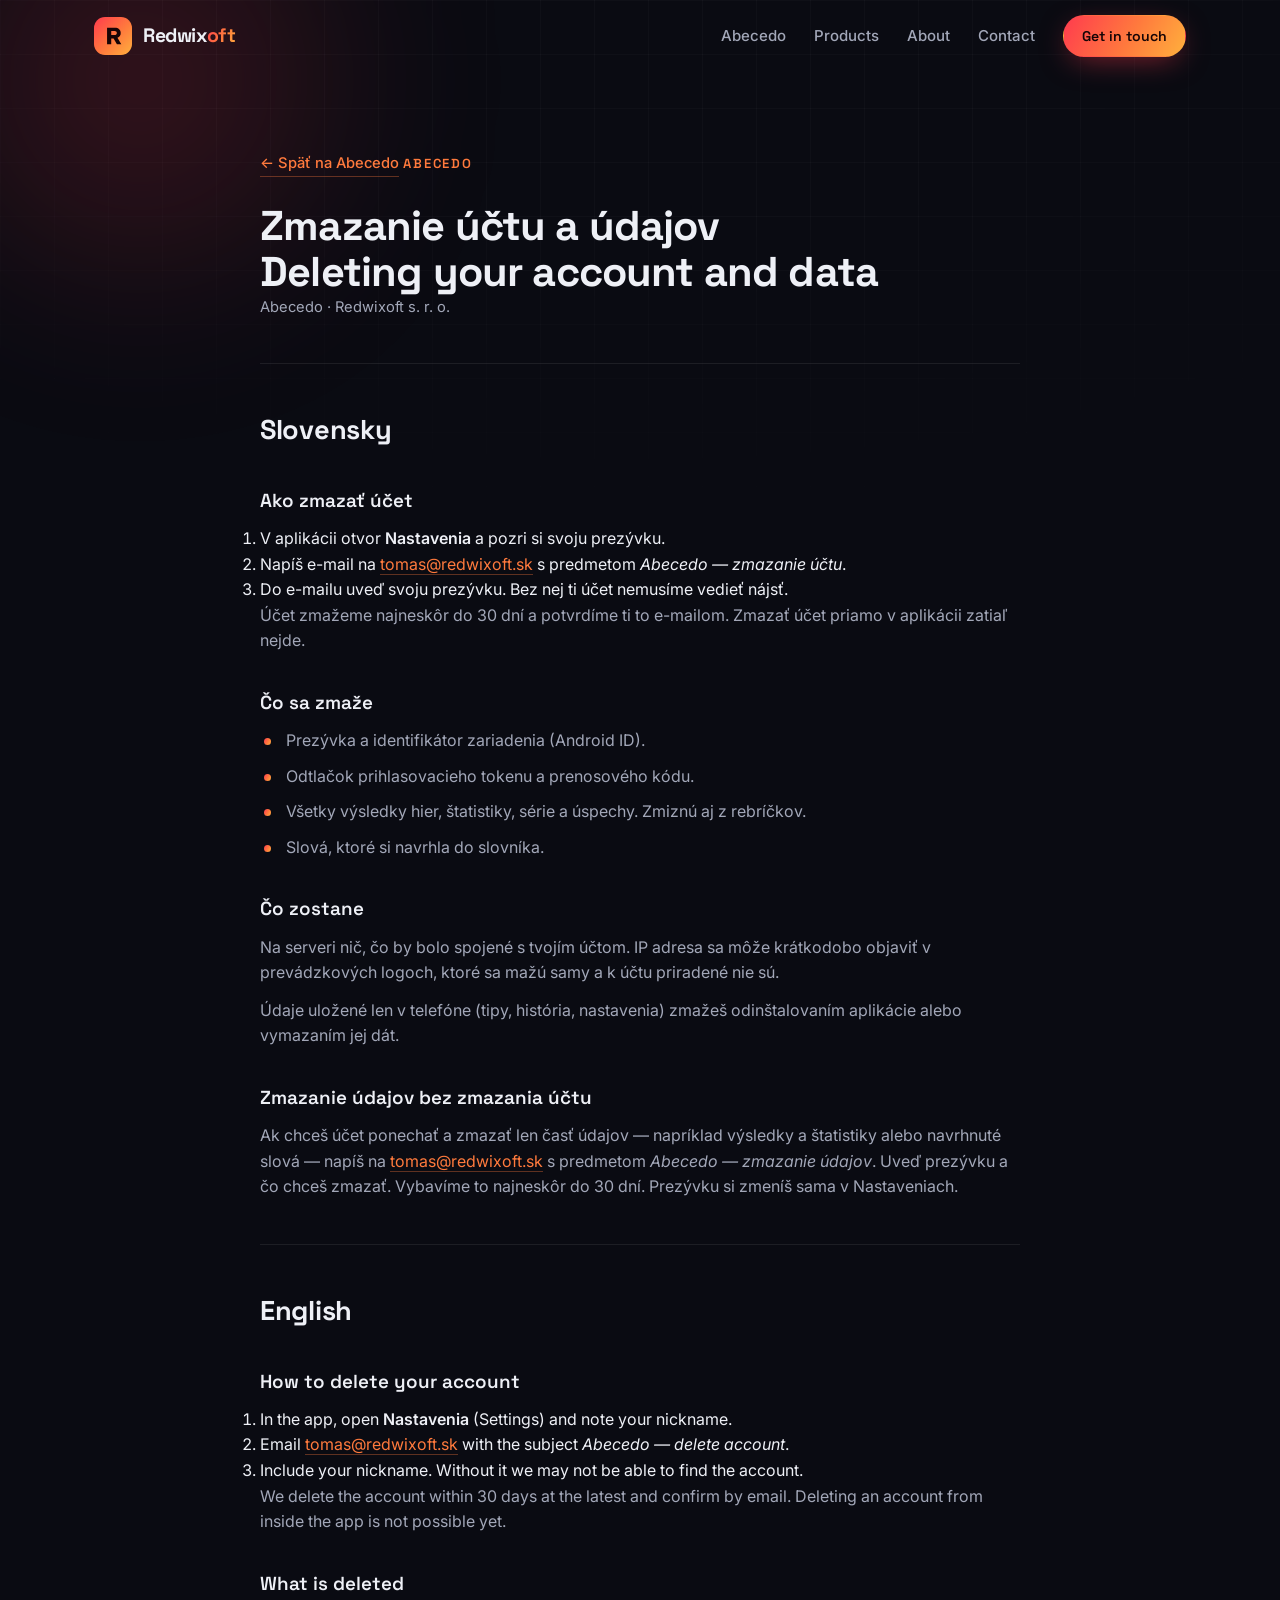
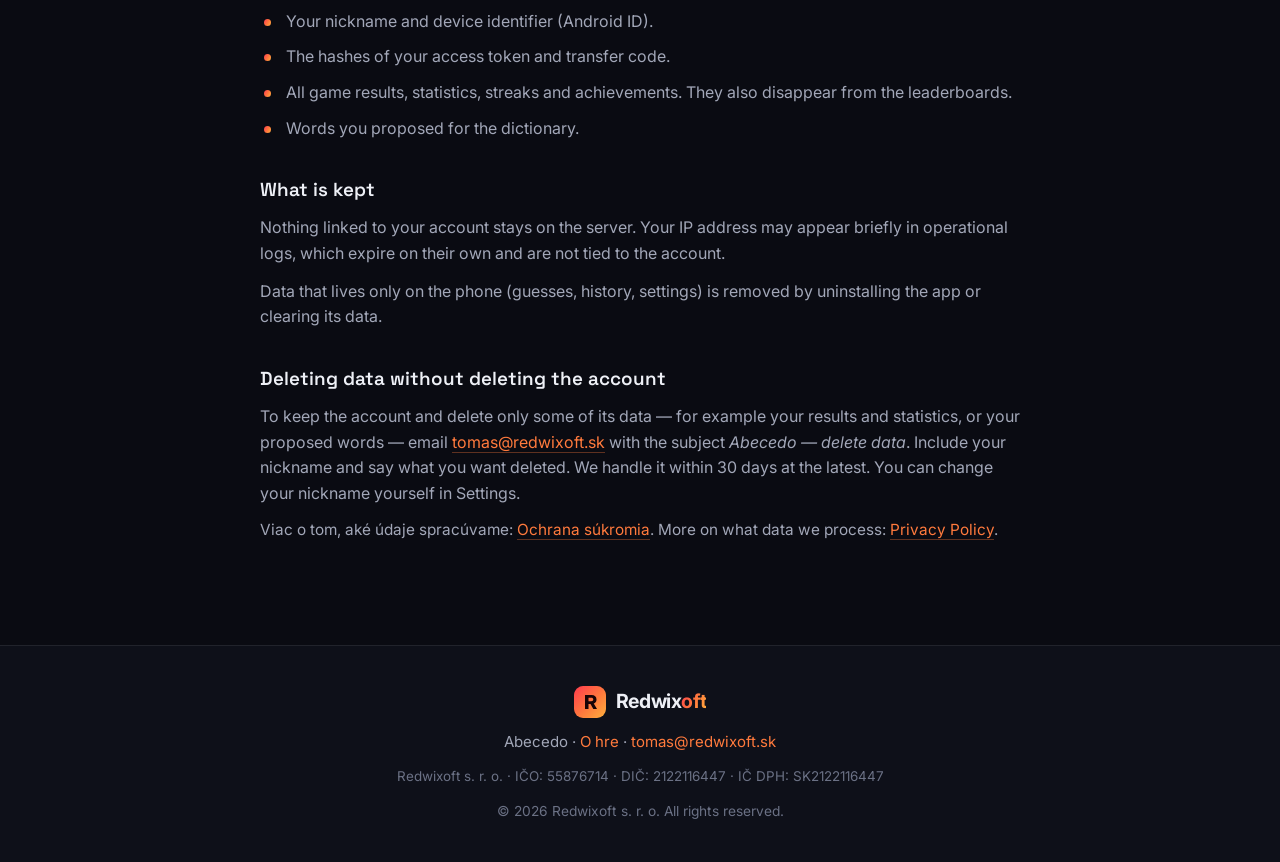
==== abecedo-delete-account.html @ de7e6791 "Add Abecedo pages" ====
<!DOCTYPE html>
<html lang="sk">
<head>
  <meta charset="UTF-8">
  <meta name="viewport" content="width=device-width, initial-scale=1.0">
  <title>Abecedo — Zmazanie účtu / Delete account</title>
  <meta name="description" content="Ako zmazať účet alebo údaje v hre Abecedo. How to delete your Abecedo account or data.">
  <meta name="robots" content="index, follow">
  <link rel="icon" type="image/svg+xml" href="assets/favicon.svg">
  <link rel="preconnect" href="https://fonts.googleapis.com">
  <link rel="preconnect" href="https://fonts.gstatic.com" crossorigin>
  <link href="https://fonts.googleapis.com/css2?family=Space+Grotesk:wght@400;500;600;700&family=Inter:wght@400;500;600&display=swap" rel="stylesheet">
  <link rel="stylesheet" href="styles.css">
  <link rel="stylesheet" href="abecedo.css">
</head>
<body>
  <!-- Background decoration -->
  <div class="bg-grid" aria-hidden="true"></div>
  <div class="bg-glow bg-glow--1" aria-hidden="true"></div>

  <!-- Navigation -->
  <header class="nav" id="nav">
    <div class="container nav__inner">
      <a href="index.html" class="brand" aria-label="Redwixoft home">
        <span class="brand__logo" aria-hidden="true">
          <img src="assets/favicon.svg" alt="" onerror="this.style.display='none';this.parentElement.classList.add('brand__logo--fallback')">
          <span class="brand__logo-fallback">R</span>
        </span>
        <span class="brand__name">Redwix<span class="brand__accent">oft</span></span>
      </a>

      <nav class="nav__links" aria-label="Primary">
        <a href="abecedo.html">Abecedo</a>
        <a href="index.html#products">Products</a>
        <a href="index.html#about">About</a>
        <a href="index.html#contact">Contact</a>
      </nav>

      <a href="index.html#contact" class="btn btn--sm nav__cta">Get in touch</a>

      <button class="nav__toggle" id="navToggle" aria-label="Toggle menu" aria-expanded="false">
        <span></span><span></span><span></span>
      </button>
    </div>
    <nav class="nav__mobile" id="navMobile" aria-label="Mobile">
      <a href="abecedo.html">Abecedo</a>
      <a href="index.html#products">Products</a>
      <a href="index.html#about">About</a>
      <a href="index.html#contact">Contact</a>
    </nav>
  </header>

  <main>
    <section class="legal">
      <div class="container">
        <article class="legal__doc">
          <a href="abecedo.html" class="backlink">← Späť na Abecedo</a>

          <span class="eyebrow">Abecedo</span>
          <h1 class="section__title">Zmazanie účtu a údajov<br>Deleting your account and data</h1>
          <p class="legal__meta">Abecedo · Redwixoft s.&nbsp;r.&nbsp;o.</p>

          <hr>

          <!-- ============ SLOVENSKY ============ -->
          <h2>Slovensky</h2>

          <h3 id="ucet">Ako zmazať účet</h3>
          <ol>
            <li>V aplikácii otvor <strong>Nastavenia</strong> a pozri si svoju prezývku.</li>
            <li>Napíš e-mail na <a href="mailto:tomas@redwixoft.sk?subject=Abecedo%20%E2%80%94%20zmazanie%20%C3%BA%C4%8Dtu">tomas@redwixoft.sk</a>
              s predmetom <em>Abecedo — zmazanie účtu</em>.</li>
            <li>Do e-mailu uveď svoju prezývku. Bez nej ti účet nemusíme vedieť nájsť.</li>
          </ol>
          <p>
            Účet zmažeme najneskôr do 30 dní a potvrdíme ti to e-mailom. Zmazať účet priamo
            v aplikácii zatiaľ nejde.
          </p>

          <h3>Čo sa zmaže</h3>
          <ul>
            <li>Prezývka a identifikátor zariadenia (Android ID).</li>
            <li>Odtlačok prihlasovacieho tokenu a prenosového kódu.</li>
            <li>Všetky výsledky hier, štatistiky, série a úspechy. Zmiznú aj z rebríčkov.</li>
            <li>Slová, ktoré si navrhla do slovníka.</li>
          </ul>

          <h3>Čo zostane</h3>
          <p>
            Na serveri nič, čo by bolo spojené s tvojím účtom. IP adresa sa môže krátkodobo
            objaviť v prevádzkových logoch, ktoré sa mažú samy a k účtu priradené nie sú.
          </p>
          <p>
            Údaje uložené len v telefóne (tipy, história, nastavenia) zmažeš odinštalovaním
            aplikácie alebo vymazaním jej dát.
          </p>

          <h3 id="udaje">Zmazanie údajov bez zmazania účtu</h3>
          <p>
            Ak chceš účet ponechať a zmazať len časť údajov — napríklad výsledky a štatistiky alebo
            navrhnuté slová — napíš na <a href="mailto:tomas@redwixoft.sk?subject=Abecedo%20%E2%80%94%20zmazanie%20%C3%BAdajov">tomas@redwixoft.sk</a>
            s predmetom <em>Abecedo — zmazanie údajov</em>. Uveď prezývku a čo chceš zmazať.
            Vybavíme to najneskôr do 30 dní. Prezývku si zmeníš sama v Nastaveniach.
          </p>

          <hr>

          <!-- ============ ENGLISH ============ -->
          <h2>English</h2>

          <h3 id="account">How to delete your account</h3>
          <ol>
            <li>In the app, open <strong>Nastavenia</strong> (Settings) and note your nickname.</li>
            <li>Email <a href="mailto:tomas@redwixoft.sk?subject=Abecedo%20%E2%80%94%20delete%20account">tomas@redwixoft.sk</a>
              with the subject <em>Abecedo — delete account</em>.</li>
            <li>Include your nickname. Without it we may not be able to find the account.</li>
          </ol>
          <p>
            We delete the account within 30 days at the latest and confirm by email. Deleting an
            account from inside the app is not possible yet.
          </p>

          <h3>What is deleted</h3>
          <ul>
            <li>Your nickname and device identifier (Android ID).</li>
            <li>The hashes of your access token and transfer code.</li>
            <li>All game results, statistics, streaks and achievements. They also disappear from the leaderboards.</li>
            <li>Words you proposed for the dictionary.</li>
          </ul>

          <h3>What is kept</h3>
          <p>
            Nothing linked to your account stays on the server. Your IP address may appear briefly
            in operational logs, which expire on their own and are not tied to the account.
          </p>
          <p>
            Data that lives only on the phone (guesses, history, settings) is removed by
            uninstalling the app or clearing its data.
          </p>

          <h3 id="data">Deleting data without deleting the account</h3>
          <p>
            To keep the account and delete only some of its data — for example your results and
            statistics, or your proposed words — email <a href="mailto:tomas@redwixoft.sk?subject=Abecedo%20%E2%80%94%20delete%20data">tomas@redwixoft.sk</a>
            with the subject <em>Abecedo — delete data</em>. Include your nickname and say what you
            want deleted. We handle it within 30 days at the latest. You can change your nickname
            yourself in Settings.
          </p>

          <p class="legal__note">
            Viac o tom, aké údaje spracúvame: <a href="abecedo-privacy.html">Ochrana súkromia</a>.
            <span class="en">More on what data we process: <a href="abecedo-privacy.html">Privacy Policy</a>.</span>
          </p>
        </article>
      </div>
    </section>
  </main>

  <!-- Footer -->
  <footer class="footer">
    <div class="container footer__inner">
      <div class="footer__brand">
        <span class="brand__logo brand__logo--sm" aria-hidden="true">
          <img src="assets/favicon.svg" alt="" onerror="this.style.display='none';this.parentElement.classList.add('brand__logo--fallback')">
          <span class="brand__logo-fallback">R</span>
        </span>
        <span class="brand__name">Redwix<span class="brand__accent">oft</span></span>
      </div>
      <p class="footer__meta">
        Abecedo · <a href="abecedo.html">O hre</a> ·
        <a href="mailto:tomas@redwixoft.sk">tomas@redwixoft.sk</a>
      </p>
      <p class="footer__legal">
        Redwixoft s.&nbsp;r.&nbsp;o. · IČO: 55876714 · DIČ: 2122116447 · IČ DPH: SK2122116447
      </p>
      <p class="footer__copy">© <span id="year"></span> Redwixoft s.&nbsp;r.&nbsp;o. All rights reserved.</p>
    </div>
  </footer>

  <script src="script.js"></script>
</body>
</html>
---- styles.css ----
/* ===== Redwixoft — theme ===== */
:root {
  --bg: #0a0b12;
  --bg-alt: #0e1019;
  --surface: rgba(255, 255, 255, 0.03);
  --surface-2: rgba(255, 255, 255, 0.05);
  --border: rgba(255, 255, 255, 0.08);
  --border-strong: rgba(255, 255, 255, 0.16);
  --text: #eef0f6;
  --muted: #a2a7b8;
  --faint: #6b7185;
  --brand: #ff3b4e;
  --brand-2: #ff7a3d;
  --accent: #5b8cff;
  --grad: linear-gradient(120deg, #ff3b4e 0%, #ff7a3d 55%, #ffb03d 100%);
  --radius: 16px;
  --radius-sm: 12px;
  --maxw: 1140px;
  --ease: cubic-bezier(0.22, 1, 0.36, 1);
}

* { box-sizing: border-box; margin: 0; padding: 0; }

html { scroll-behavior: smooth; }

body {
  font-family: 'Inter', system-ui, -apple-system, sans-serif;
  background: var(--bg);
  color: var(--text);
  line-height: 1.6;
  -webkit-font-smoothing: antialiased;
  overflow-x: hidden;
}

.container { width: 100%; max-width: var(--maxw); margin: 0 auto; padding: 0 24px; }

a { color: inherit; text-decoration: none; }

/* ===== Background decoration ===== */
.bg-grid {
  position: fixed; inset: 0; z-index: -2;
  background-image:
    linear-gradient(rgba(255,255,255,0.025) 1px, transparent 1px),
    linear-gradient(90deg, rgba(255,255,255,0.025) 1px, transparent 1px);
  background-size: 54px 54px;
  mask-image: radial-gradient(ellipse 90% 60% at 50% 0%, #000 40%, transparent 100%);
}
.bg-glow {
  position: fixed; z-index: -1; border-radius: 50%;
  filter: blur(90px); opacity: 0.5; pointer-events: none;
}
.bg-glow--1 { top: -180px; left: -120px; width: 520px; height: 520px;
  background: radial-gradient(circle, rgba(255,59,78,0.5), transparent 70%); }
.bg-glow--2 { top: 320px; right: -160px; width: 480px; height: 480px;
  background: radial-gradient(circle, rgba(91,140,255,0.4), transparent 70%); }

/* ===== Buttons ===== */
.btn {
  display: inline-flex; align-items: center; justify-content: center; gap: 8px;
  font-family: 'Space Grotesk', sans-serif; font-weight: 600; font-size: 0.95rem;
  padding: 12px 22px; border-radius: 999px; cursor: pointer; border: 1px solid transparent; white-space: nowrap;
  background: var(--grad); color: #150406;
  transition: transform 0.25s var(--ease), box-shadow 0.25s var(--ease), opacity 0.2s;
  box-shadow: 0 8px 30px -8px rgba(255,59,78,0.55);
}
.btn:hover { transform: translateY(-2px); box-shadow: 0 14px 40px -10px rgba(255,59,78,0.7); }
.btn--lg { padding: 15px 30px; font-size: 1rem; }
.btn--sm { padding: 9px 18px; font-size: 0.88rem; }
.btn--ghost {
  background: transparent; color: var(--text);
  border: 1px solid var(--border-strong); box-shadow: none;
}
.btn--ghost:hover { background: var(--surface-2); box-shadow: none; }

/* ===== Nav ===== */
.nav {
  position: fixed; top: 0; left: 0; right: 0; z-index: 50;
  transition: background 0.3s, border-color 0.3s, backdrop-filter 0.3s;
  border-bottom: 1px solid transparent;
}
.nav.scrolled {
  background: rgba(10, 11, 18, 0.72);
  backdrop-filter: blur(14px);
  border-bottom-color: var(--border);
}
.nav__inner { display: flex; align-items: center; gap: 24px; height: 72px; }

.brand { display: inline-flex; align-items: center; gap: 11px; font-family: 'Space Grotesk', sans-serif; }
.brand__name { font-weight: 700; font-size: 1.22rem; letter-spacing: -0.02em; }
.brand__accent { background: var(--grad); -webkit-background-clip: text; background-clip: text; color: transparent; }

.brand__logo {
  position: relative; width: 38px; height: 38px; border-radius: 11px;
  display: grid; place-items: center; overflow: hidden;
  background: transparent; border: 0;
}
.brand__logo img { width: 100%; height: 100%; object-fit: contain; }
.brand__logo-fallback {
  position: absolute; inset: 0; display: none; place-items: center;
  font-family: 'Space Grotesk', sans-serif; font-weight: 700; font-size: 1.1rem;
  color: #150406; background: var(--grad);
}
.brand__logo--fallback .brand__logo-fallback { display: grid; }
.brand__logo--sm { width: 32px; height: 32px; border-radius: 9px; }

.nav__links { display: flex; gap: 28px; margin-left: auto; }
.nav__links a { color: var(--muted); font-size: 0.94rem; font-weight: 500; transition: color 0.2s; position: relative; }
.nav__links a:hover { color: var(--text); }
.nav__links a::after {
  content: ''; position: absolute; left: 0; bottom: -6px; width: 0; height: 2px;
  background: var(--grad); border-radius: 2px; transition: width 0.25s var(--ease);
}
.nav__links a:hover::after { width: 100%; }
.nav__cta { margin-left: 4px; }

.nav__toggle { display: none; flex-direction: column; gap: 5px; background: none; border: 0; cursor: pointer; padding: 6px; margin-left: auto; }
.nav__toggle span { width: 24px; height: 2px; background: var(--text); border-radius: 2px; transition: 0.3s var(--ease); }
.nav__toggle[aria-expanded="true"] span:nth-child(1) { transform: translateY(7px) rotate(45deg); }
.nav__toggle[aria-expanded="true"] span:nth-child(2) { opacity: 0; }
.nav__toggle[aria-expanded="true"] span:nth-child(3) { transform: translateY(-7px) rotate(-45deg); }

.nav__mobile {
  display: none; flex-direction: column; gap: 4px;
  background: rgba(10,11,18,0.96); backdrop-filter: blur(14px);
  border-bottom: 1px solid var(--border); padding: 8px 24px 18px;
}
.nav__mobile.open { display: flex; }
.nav__mobile a { padding: 12px 4px; color: var(--muted); font-weight: 500; border-bottom: 1px solid var(--border); }
.nav__mobile a:last-child { border-bottom: 0; }

/* ===== Pills / eyebrows ===== */
.pill {
  display: inline-flex; align-items: center; gap: 8px;
  font-size: 0.82rem; font-weight: 500; color: var(--muted);
  padding: 7px 14px; border-radius: 999px;
  background: var(--surface); border: 1px solid var(--border);
}
.pill__dot { width: 8px; height: 8px; border-radius: 50%; background: var(--brand); box-shadow: 0 0 0 4px rgba(255,59,78,0.18); animation: pulse 2.4s infinite; }
@keyframes pulse { 0%,100% { opacity: 1; } 50% { opacity: 0.4; } }

.eyebrow {
  display: inline-block; font-family: 'Space Grotesk', sans-serif;
  font-size: 0.82rem; font-weight: 600; letter-spacing: 0.14em; text-transform: uppercase;
  color: var(--brand-2); margin-bottom: 14px;
}

.grad-text { background: var(--grad); -webkit-background-clip: text; background-clip: text; color: transparent; }

/* ===== Hero ===== */
.hero { position: relative; padding: 168px 0 90px; }
.hero__inner { display: flex; flex-direction: column; align-items: flex-start; }
.hero__title {
  font-family: 'Space Grotesk', sans-serif; font-weight: 700;
  font-size: clamp(2.4rem, 6vw, 4.4rem); line-height: 1.05; letter-spacing: -0.03em;
  margin: 22px 0 20px;
}
.hero__sub { font-size: clamp(1.02rem, 2vw, 1.2rem); color: var(--muted); max-width: 620px; }
.hero__actions { display: flex; flex-wrap: wrap; gap: 14px; margin: 32px 0 0; }

.tech-row { list-style: none; display: flex; flex-wrap: wrap; gap: 12px; margin-top: 54px; padding-top: 34px; border-top: 1px solid var(--border); width: 100%; }
.tech-row li {
  font-family: 'Space Grotesk', sans-serif; font-size: 0.86rem; font-weight: 500; color: var(--muted);
  padding: 7px 15px; border-radius: 999px; background: var(--surface); border: 1px solid var(--border);
}

/* ===== Sections ===== */
.section { padding: 96px 0; position: relative; }
.section--alt { background: var(--bg-alt); border-top: 1px solid var(--border); border-bottom: 1px solid var(--border); }
.section__head { max-width: 640px; margin-bottom: 52px; }
.section__title { font-family: 'Space Grotesk', sans-serif; font-weight: 700; font-size: clamp(1.8rem, 4vw, 2.6rem); letter-spacing: -0.02em; line-height: 1.12; }
.section__lead { color: var(--muted); margin-top: 16px; font-size: 1.06rem; }

/* ===== Cards ===== */
.cards { display: grid; grid-template-columns: repeat(3, 1fr); gap: 20px; }
.card {
  background: var(--surface); border: 1px solid var(--border); border-radius: var(--radius);
  padding: 30px 26px; transition: transform 0.3s var(--ease), border-color 0.3s, background 0.3s;
  position: relative; overflow: hidden;
}
.card::before {
  content: ''; position: absolute; inset: 0; border-radius: inherit; padding: 1px;
  background: var(--grad); opacity: 0; transition: opacity 0.3s;
  -webkit-mask: linear-gradient(#000 0 0) content-box, linear-gradient(#000 0 0);
  -webkit-mask-composite: xor; mask-composite: exclude;
}
.card:hover { transform: translateY(-5px); background: var(--surface-2); }
.card:hover::before { opacity: 1; }
.card__icon {
  width: 50px; height: 50px; border-radius: 13px; display: grid; place-items: center;
  background: rgba(255,59,78,0.1); color: var(--brand-2); margin-bottom: 18px;
  border: 1px solid rgba(255,122,61,0.2);
}
.card__icon svg { width: 26px; height: 26px; }
.card h3 { font-family: 'Space Grotesk', sans-serif; font-size: 1.22rem; font-weight: 600; margin-bottom: 8px; }
.card p { color: var(--muted); font-size: 0.96rem; }

/* ===== Steps ===== */
.steps { list-style: none; display: grid; grid-template-columns: repeat(4, 1fr); gap: 20px; }
.step {
  background: var(--surface); border: 1px solid var(--border); border-radius: var(--radius);
  padding: 28px 24px; position: relative;
}
.step__num { font-family: 'Space Grotesk', sans-serif; font-size: 2rem; font-weight: 700; color: transparent; -webkit-text-stroke: 1.5px rgba(255,122,61,0.55); display: block; margin-bottom: 14px; }
.step h3 { font-family: 'Space Grotesk', sans-serif; font-size: 1.14rem; font-weight: 600; margin-bottom: 6px; }
.step p { color: var(--muted); font-size: 0.94rem; }

/* ===== About ===== */
.about { display: grid; grid-template-columns: 1.05fr 0.95fr; gap: 56px; align-items: center; }
.about__text p { color: var(--muted); margin-top: 16px; max-width: 520px; }
.checklist { list-style: none; margin-top: 26px; display: grid; gap: 12px; }
.checklist li { position: relative; padding-left: 30px; color: var(--text); font-weight: 500; }
.checklist li::before {
  content: ''; position: absolute; left: 0; top: 3px; width: 18px; height: 18px; border-radius: 50%;
  background: var(--grad);
  -webkit-mask: url("data:image/svg+xml,%3Csvg xmlns='http://www.w3.org/2000/svg' viewBox='0 0 24 24'%3E%3Cpath fill='%23000' d='M9 16.2l-3.5-3.5L4 14.2l5 5 11-11-1.4-1.4z'/%3E%3C/svg%3E") center/72% no-repeat;
  mask: url("data:image/svg+xml,%3Csvg xmlns='http://www.w3.org/2000/svg' viewBox='0 0 24 24'%3E%3Cpath fill='%23000' d='M9 16.2l-3.5-3.5L4 14.2l5 5 11-11-1.4-1.4z'/%3E%3C/svg%3E") center/72% no-repeat;
}

/* Code window */
.code-window { border-radius: var(--radius); overflow: hidden; border: 1px solid var(--border); background: #0c0e18; box-shadow: 0 30px 70px -30px rgba(0,0,0,0.8); }
.code-window__bar { display: flex; gap: 8px; padding: 14px 16px; background: rgba(255,255,255,0.03); border-bottom: 1px solid var(--border); }
.code-window__bar span { width: 12px; height: 12px; border-radius: 50%; background: #3a3f52; }
.code-window__bar span:nth-child(1) { background: #ff5f57; }
.code-window__bar span:nth-child(2) { background: #febc2e; }
.code-window__bar span:nth-child(3) { background: #28c840; }
.code-window__body { padding: 22px 24px; font-family: 'Space Grotesk', ui-monospace, monospace; font-size: 0.95rem; line-height: 1.7; overflow-x: auto; }
.code-window__body code { color: #c8cde0; }
.c-key { color: #ff7a9c; } .c-var { color: #7dd3fc; } .c-prop { color: #ffb86c; } .c-str { color: #9be69b; }
.c-type { color: #c9a2ff; } .c-fn { color: #ffd479; } .c-cmt { color: #5f6577; font-style: italic; }

/* ===== Products ===== */
.products { display: grid; grid-template-columns: repeat(2, 1fr); gap: 24px; }
.product {
  background: var(--surface); border: 1px solid var(--border); border-radius: var(--radius);
  overflow: hidden; transition: transform 0.3s var(--ease), border-color 0.3s;
  display: flex; flex-direction: column; align-items: center;
  padding: 34px 26px 30px;
  background:
    radial-gradient(circle at 50% 0%, rgba(255,59,78,0.08), transparent 55%),
    var(--surface);
}
.product:hover { transform: translateY(-5px); border-color: var(--border-strong); }
.product--link { text-decoration: none; color: inherit; cursor: pointer; }
.product__shot {
  position: relative; width: 220px; max-width: 100%; aspect-ratio: 9 / 19;
  display: grid; place-items: center; border-radius: 26px; overflow: hidden;
  background:
    radial-gradient(circle at 30% 15%, rgba(255,59,78,0.14), transparent 60%),
    radial-gradient(circle at 80% 90%, rgba(91,140,255,0.14), transparent 60%),
    #0c0e18;
  border: 1px solid var(--border-strong);
  box-shadow: 0 24px 60px -24px rgba(0,0,0,0.75);
}
.product__shot img { width: 100%; height: 100%; object-fit: contain; }
.product__shot-ph {
  display: none; font-family: 'Space Grotesk', sans-serif; font-size: 0.9rem; color: var(--faint);
  letter-spacing: 0.02em;
}
.product__shot-ph::before {
  content: ''; display: block; width: 40px; height: 40px; margin: 0 auto 12px; border-radius: 12px;
  background: var(--grad); opacity: 0.85;
  -webkit-mask: url("data:image/svg+xml,%3Csvg xmlns='http://www.w3.org/2000/svg' viewBox='0 0 24 24'%3E%3Cpath fill='%23000' d='M21 5H3a1 1 0 0 0-1 1v12a1 1 0 0 0 1 1h18a1 1 0 0 0 1-1V6a1 1 0 0 0-1-1zM8.5 9a1.5 1.5 0 1 1 0 3 1.5 1.5 0 0 1 0-3zM5 17l4-4 2.5 2.5L15 11l4 6z'/%3E%3C/svg%3E") center/contain no-repeat;
  mask: url("data:image/svg+xml,%3Csvg xmlns='http://www.w3.org/2000/svg' viewBox='0 0 24 24'%3E%3Cpath fill='%23000' d='M21 5H3a1 1 0 0 0-1 1v12a1 1 0 0 0 1 1h18a1 1 0 0 0 1-1V6a1 1 0 0 0-1-1zM8.5 9a1.5 1.5 0 1 1 0 3 1.5 1.5 0 0 1 0-3zM5 17l4-4 2.5 2.5L15 11l4 6z'/%3E%3C/svg%3E") center/contain no-repeat;
}
.product__shot.is-empty .product__shot-ph { display: block; text-align: center; }
.product__body { padding-top: 26px; text-align: center; }
.product__tag {
  display: inline-block; font-family: 'Space Grotesk', sans-serif; font-size: 0.72rem; font-weight: 600;
  letter-spacing: 0.1em; text-transform: uppercase; color: var(--brand-2);
  padding: 5px 11px; border-radius: 999px; background: rgba(255,122,61,0.1);
  border: 1px solid rgba(255,122,61,0.2); margin-bottom: 12px;
}
.product__body h3 { font-family: 'Space Grotesk', sans-serif; font-size: 1.4rem; font-weight: 700; margin-bottom: 8px; }
.product__body p { color: var(--muted); font-size: 0.98rem; max-width: 340px; margin: 0 auto; }

/* ===== Contact ===== */
.contact { display: grid; grid-template-columns: 0.9fr 1.1fr; gap: 32px; align-items: stretch; }
.contact__info { display: flex; flex-direction: column; gap: 16px; }
.contact__item {
  display: flex; gap: 16px; align-items: flex-start;
  background: var(--surface); border: 1px solid var(--border); border-radius: var(--radius);
  padding: 22px; transition: border-color 0.25s, background 0.25s;
}
a.contact__item:hover { border-color: var(--border-strong); background: var(--surface-2); }
.contact__ico { flex: none; width: 44px; height: 44px; border-radius: 12px; display: grid; place-items: center; background: rgba(91,140,255,0.12); color: var(--accent); border: 1px solid rgba(91,140,255,0.22); }
.contact__ico svg { width: 22px; height: 22px; }
.contact__item small { display: block; color: var(--faint); font-size: 0.8rem; text-transform: uppercase; letter-spacing: 0.08em; margin-bottom: 3px; }
.contact__item > span:last-child { font-family: 'Space Grotesk', sans-serif; font-weight: 500; font-size: 1.05rem; }
.contact__btn { margin-top: 6px; align-self: flex-start; }

.contact__map { position: relative; border-radius: var(--radius); overflow: hidden; border: 1px solid var(--border); min-height: 340px; }
.contact__map iframe { width: 100%; height: 100%; min-height: 340px; border: 0; display: block; filter: grayscale(0.3) contrast(1.05); }
.contact__maplink {
  position: absolute; right: 12px; bottom: 12px; font-size: 0.82rem; font-weight: 600;
  padding: 8px 14px; border-radius: 999px; background: rgba(10,11,18,0.85);
  border: 1px solid var(--border-strong); backdrop-filter: blur(8px); color: var(--text);
  transition: background 0.2s;
}
.contact__maplink:hover { background: rgba(10,11,18,0.98); }

/* ===== Footer ===== */
.footer { border-top: 1px solid var(--border); padding: 40px 0; background: var(--bg-alt); }
.footer__inner { display: flex; flex-direction: column; gap: 12px; align-items: center; text-align: center; }
.footer__brand { display: inline-flex; align-items: center; gap: 10px; }
.footer__meta { color: var(--muted); font-size: 0.94rem; }
.footer__meta a { color: var(--brand-2); }
.footer__legal { color: var(--faint); font-size: 0.84rem; }
.footer__copy { color: var(--faint); font-size: 0.86rem; }

/* ===== Reveal animation ===== */
[data-reveal] { opacity: 0; transform: translateY(24px); transition: opacity 0.7s var(--ease), transform 0.7s var(--ease); }
[data-reveal].in { opacity: 1; transform: none; }

/* ===== Responsive ===== */
@media (max-width: 940px) {
  .cards { grid-template-columns: repeat(2, 1fr); }
  .steps { grid-template-columns: repeat(2, 1fr); }
  .products { grid-template-columns: 1fr; }
  .about { grid-template-columns: 1fr; gap: 40px; }
  .contact { grid-template-columns: 1fr; }
}
@media (max-width: 880px) {
  .nav__links, .nav__cta { display: none; }
  .nav__toggle { display: flex; }
}
@media (max-width: 720px) {
  .hero { padding: 132px 0 70px; }
  .cards { grid-template-columns: 1fr; }
  .steps { grid-template-columns: 1fr; }
  .tech-row { gap: 8px; }
}
@media (prefers-reduced-motion: reduce) {
  * { animation: none !important; scroll-behavior: auto; }
  [data-reveal] { opacity: 1; transform: none; transition: none; }
}
---- abecedo.css ----
/* ===== Abecedo — product & privacy pages ===== */

/* Language helpers: Slovak is primary, English is the muted echo */
.en { color: var(--muted); }
.lang-tag {
  display: inline-block; font-family: 'Space Grotesk', sans-serif;
  font-size: 0.72rem; font-weight: 600; letter-spacing: 0.12em; text-transform: uppercase;
  color: var(--brand-2); padding: 4px 10px; border-radius: 999px;
  background: rgba(255,122,61,0.1); border: 1px solid rgba(255,122,61,0.2);
}

/* ===== App hero ===== */
.app-hero { position: relative; padding: 150px 0 84px; }
.app-hero__inner { display: grid; grid-template-columns: 1.05fr 0.95fr; gap: 60px; align-items: center; }
.app-hero__title {
  font-family: 'Space Grotesk', sans-serif; font-weight: 700;
  font-size: clamp(2.4rem, 5.5vw, 3.9rem); line-height: 1.05; letter-spacing: -0.03em;
  margin: 20px 0 14px;
}
.app-hero__title .en {
  display: block; font-size: 0.42em; font-weight: 600; letter-spacing: -0.01em; margin-top: 12px;
}
.app-hero__sub { font-size: 1.06rem; color: var(--text); max-width: 520px; }
.app-hero__sub .en { display: block; margin-top: 12px; font-size: 0.98rem; }
.app-hero__actions { display: flex; flex-wrap: wrap; gap: 14px; align-items: center; margin-top: 32px; }

/* "Coming soon" pill in place of a store link */
.soon {
  display: inline-flex; align-items: center; gap: 9px;
  font-family: 'Space Grotesk', sans-serif; font-weight: 600; font-size: 0.95rem;
  padding: 13px 22px; border-radius: 999px;
  background: var(--surface); border: 1px dashed var(--border-strong); color: var(--muted);
}
.soon__dot { width: 8px; height: 8px; border-radius: 50%; background: var(--brand-2); box-shadow: 0 0 0 4px rgba(255,122,61,0.18); }

/* ===== Phone screenshot ===== */
.phone {
  width: 296px; max-width: 78%; margin: 0 auto; padding: 9px;
  border-radius: 40px; background: #111420;
  border: 1px solid var(--border-strong);
  box-shadow: 0 40px 90px -30px rgba(0,0,0,0.85), 0 0 0 1px rgba(255,255,255,0.03) inset;
}
.phone img { display: block; width: 100%; height: auto; border-radius: 32px; }

/* ===== Feature grid ===== */
.features { display: grid; grid-template-columns: repeat(3, 1fr); gap: 20px; }
.feature {
  background: var(--surface); border: 1px solid var(--border); border-radius: var(--radius);
  padding: 26px 24px; transition: transform 0.3s var(--ease), border-color 0.3s, background 0.3s;
}
.feature:hover { transform: translateY(-4px); border-color: var(--border-strong); background: var(--surface-2); }
.feature__ico {
  width: 46px; height: 46px; border-radius: 12px; display: grid; place-items: center;
  background: rgba(255,59,78,0.1); color: var(--brand-2); margin-bottom: 16px;
  border: 1px solid rgba(255,122,61,0.2);
}
.feature__ico svg { width: 24px; height: 24px; }
.feature h3 { font-family: 'Space Grotesk', sans-serif; font-size: 1.12rem; font-weight: 600; margin-bottom: 5px; }
.feature p { color: var(--muted); font-size: 0.94rem; }
.feature p .en { display: block; font-size: 0.88rem; color: var(--faint); margin-top: 3px; }

/* ===== How it works (bilingual steps) ===== */
.steps--3 { grid-template-columns: repeat(3, 1fr); }
.step h3 .en { display: block; font-size: 0.82rem; font-weight: 500; color: var(--faint); margin-top: 2px; }
.step p .en { display: block; margin-top: 8px; color: var(--faint); font-size: 0.88rem; }

/* ===== Privacy callout ===== */
.privacy-callout {
  display: grid; grid-template-columns: 1fr auto; gap: 28px; align-items: center;
  background: var(--surface); border: 1px solid var(--border); border-radius: var(--radius);
  padding: 30px 32px;
}
.privacy-callout p { color: var(--muted); margin-top: 8px; max-width: 560px; }
.privacy-callout p .en { display: block; color: var(--faint); font-size: 0.92rem; margin-top: 6px; }
.privacy-callout h3 { font-family: 'Space Grotesk', sans-serif; font-size: 1.3rem; font-weight: 700; }

/* ===== Legal / privacy article ===== */
.legal { padding: 150px 0 90px; }
.legal__doc { max-width: 760px; margin: 0 auto; }
.legal__meta { color: var(--faint); font-size: 0.92rem; margin: 6px 0 4px; }
.legal__note { color: var(--muted); font-size: 0.96rem; margin-top: 18px; }
.legal__lead { color: var(--muted); font-size: 1.05rem; margin: 8px 0 0; }
.legal hr {
  border: 0; height: 1px; background: var(--border); margin: 44px 0;
}
.legal h2 {
  font-family: 'Space Grotesk', sans-serif; font-size: 1.7rem; font-weight: 700;
  letter-spacing: -0.01em; margin: 0 0 6px;
}
.legal h3 {
  font-family: 'Space Grotesk', sans-serif; font-size: 1.18rem; font-weight: 600;
  margin: 34px 0 10px; color: var(--text);
}
.legal p { color: var(--muted); margin: 0 0 12px; }
.legal ul { list-style: none; margin: 0 0 12px; display: grid; gap: 10px; }
.legal ul li { position: relative; padding-left: 26px; color: var(--muted); }
.legal ul li::before {
  content: ''; position: absolute; left: 4px; top: 10px; width: 7px; height: 7px; border-radius: 50%;
  background: var(--grad);
}
.legal a { color: var(--brand-2); text-decoration: none; border-bottom: 1px solid rgba(255,122,61,0.35); }
.legal a:hover { border-bottom-color: var(--brand-2); }
.legal strong { color: var(--text); font-weight: 600; }

/* ===== Back link ===== */
.backlink {
  display: inline-flex; align-items: center; gap: 8px; color: var(--muted);
  font-size: 0.92rem; font-weight: 500; margin-bottom: 26px; transition: color 0.2s;
}
.backlink:hover { color: var(--text); }

/* ===== Responsive ===== */
@media (max-width: 900px) {
  .app-hero__inner { grid-template-columns: 1fr; gap: 44px; }
  .app-hero__actions { justify-content: flex-start; }
  .phone { order: -1; }
  .features { grid-template-columns: 1fr 1fr; }
  .privacy-callout { grid-template-columns: 1fr; }
}
@media (max-width: 620px) {
  .features { grid-template-columns: 1fr; }
}
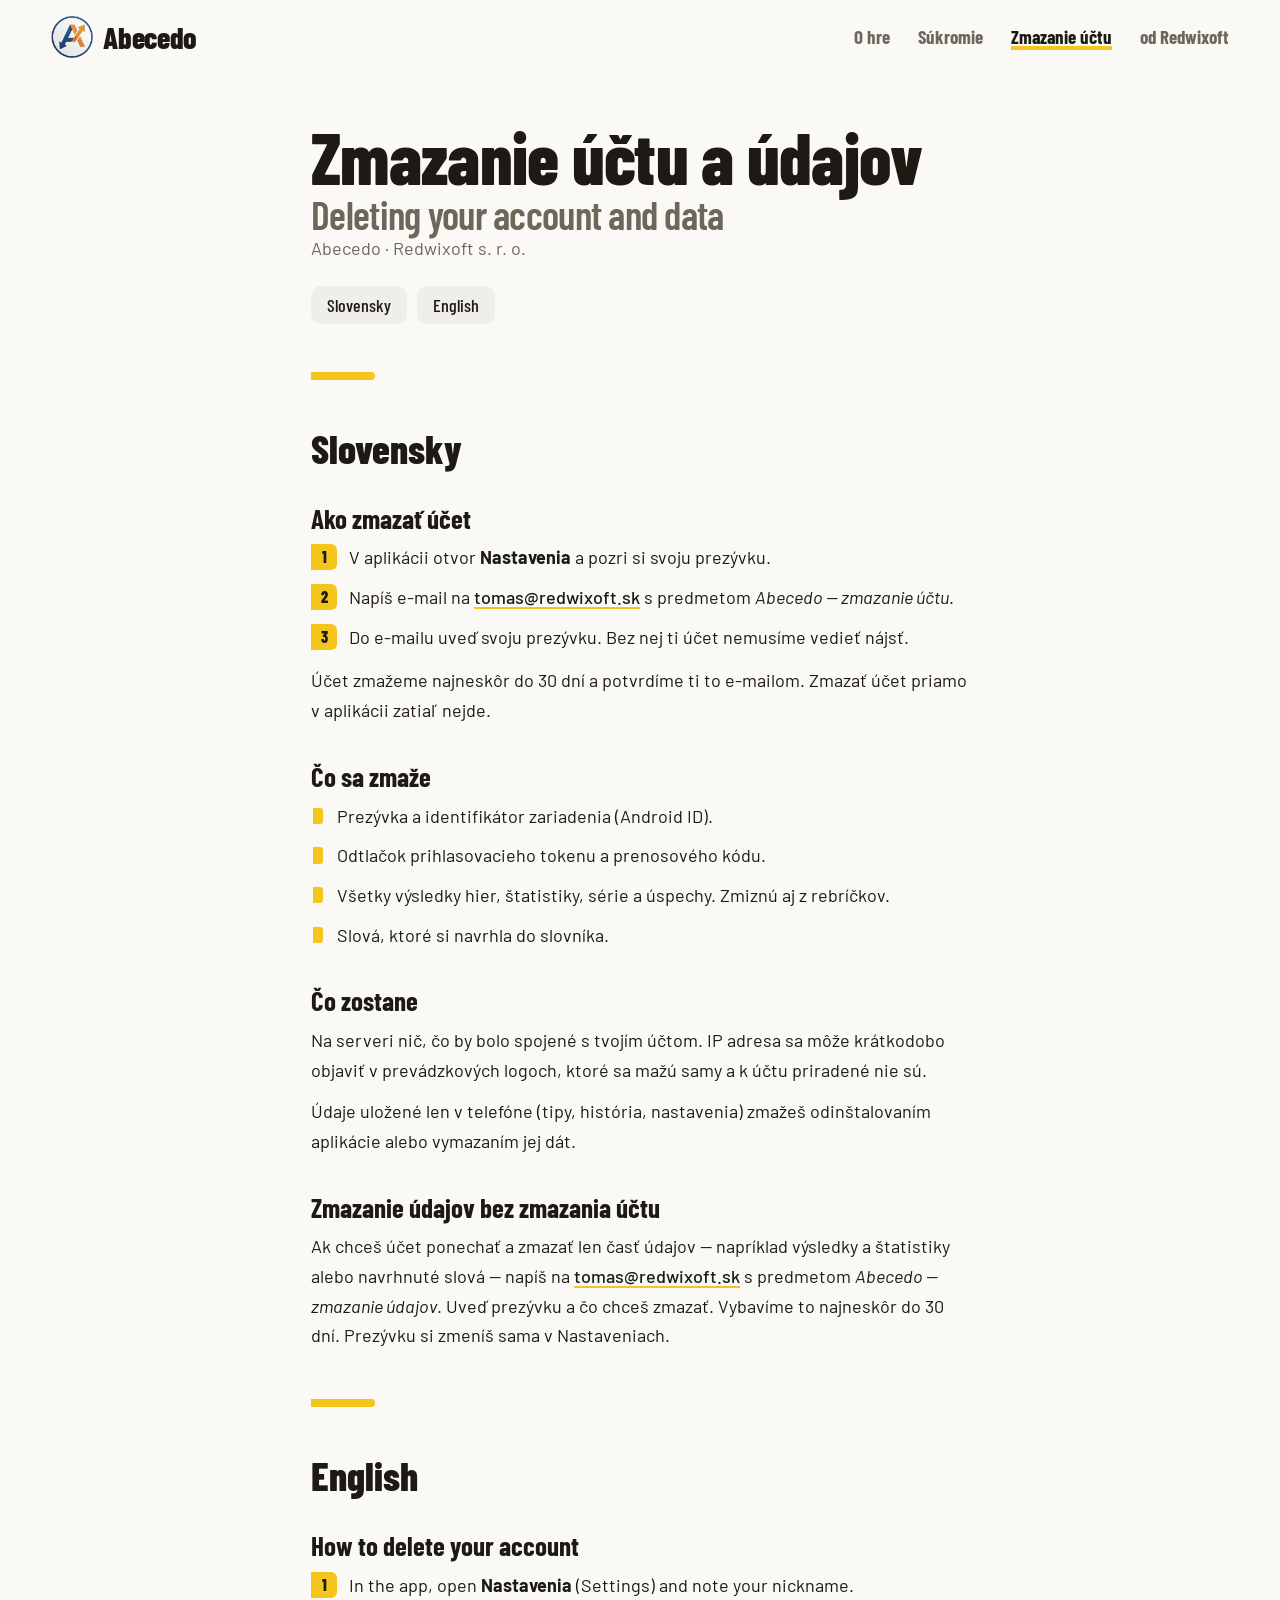
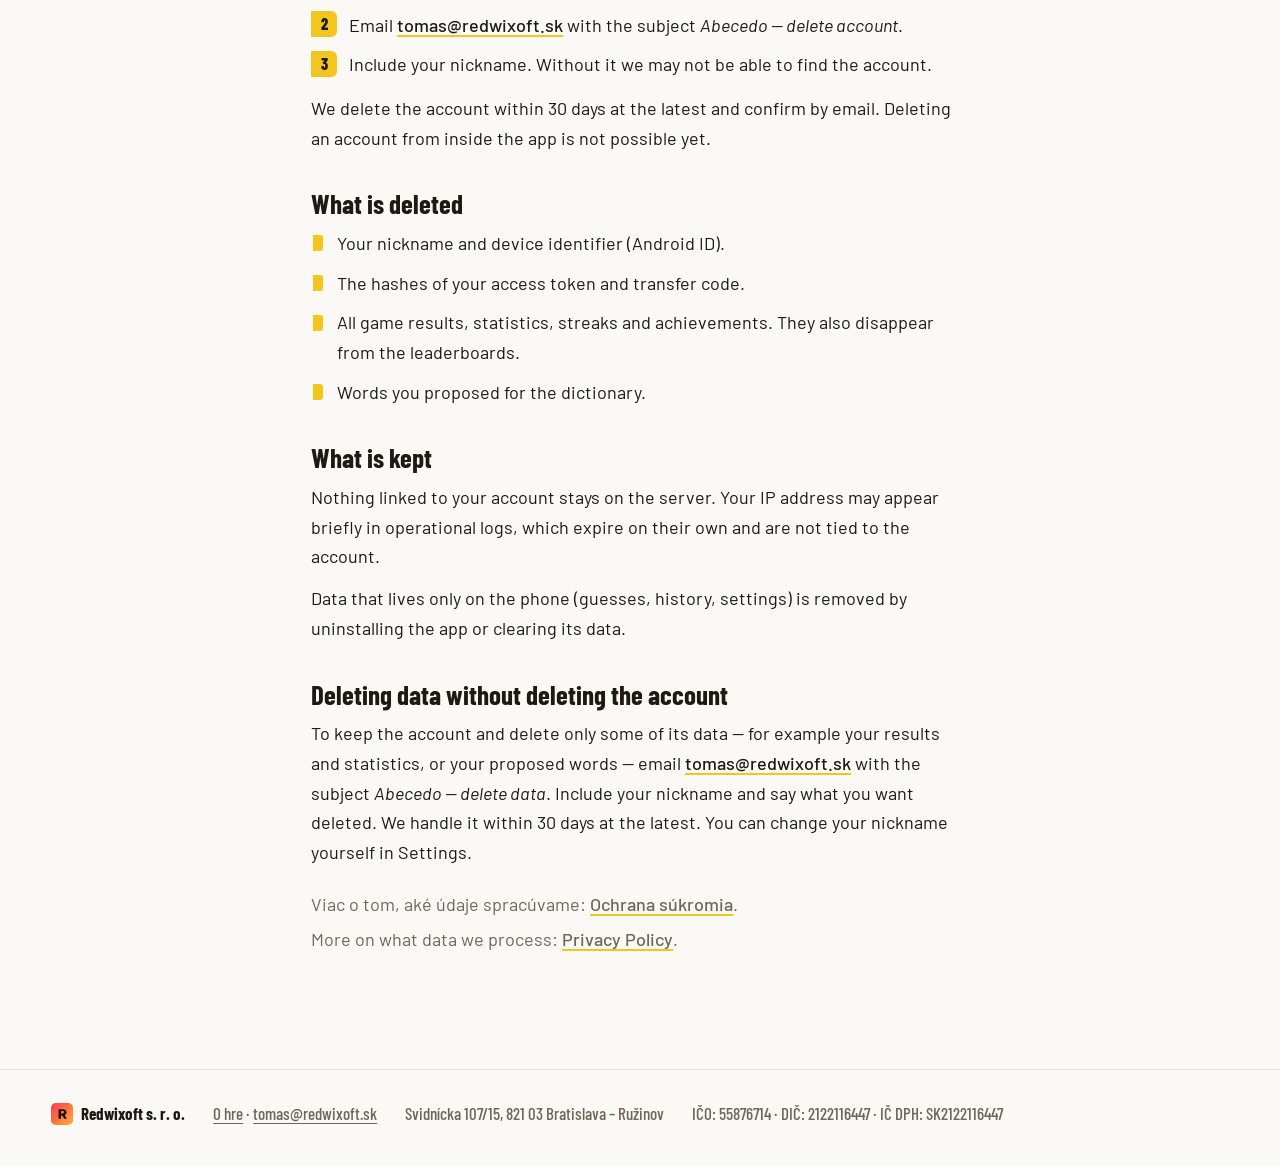
==== commit 946e1fc0: "Website updates" ====
--- a/abecedo-delete-account.html
+++ b/abecedo-delete-account.html
@@ -1,69 +1,43 @@
 <!DOCTYPE html>
 <html lang="sk">
 <head>
-  <meta charset="UTF-8">
-  <meta name="viewport" content="width=device-width, initial-scale=1.0">
+  <meta charset="UTF-8" />
+  <meta name="viewport" content="width=device-width, initial-scale=1.0" />
   <title>Abecedo — Zmazanie účtu / Delete account</title>
-  <meta name="description" content="Ako zmazať účet alebo údaje v hre Abecedo. How to delete your Abecedo account or data.">
-  <meta name="robots" content="index, follow">
-  <link rel="icon" type="image/svg+xml" href="assets/favicon.svg">
-  <link rel="preconnect" href="https://fonts.googleapis.com">
-  <link rel="preconnect" href="https://fonts.gstatic.com" crossorigin>
-  <link href="https://fonts.googleapis.com/css2?family=Space+Grotesk:wght@400;500;600;700&family=Inter:wght@400;500;600&display=swap" rel="stylesheet">
-  <link rel="stylesheet" href="styles.css">
-  <link rel="stylesheet" href="abecedo.css">
+  <meta name="description" content="Ako zmazať účet alebo údaje v hre Abecedo. How to delete your Abecedo account or data." />
+  <meta name="robots" content="index, follow" />
+  <meta name="theme-color" content="#faf9f6" media="(prefers-color-scheme: light)" />
+  <meta name="theme-color" content="#171614" media="(prefers-color-scheme: dark)" />
+  <link rel="icon" type="image/png" href="assets/abecedo-logo.png" />
+  <link rel="preconnect" href="https://fonts.googleapis.com" />
+  <link rel="preconnect" href="https://fonts.gstatic.com" crossorigin />
+  <link href="https://fonts.googleapis.com/css2?family=Barlow+Condensed:wght@500;600;700;800&family=Barlow:ital,wght@0,400;0,500;0,700;1,400&display=swap" rel="stylesheet" />
+  <link rel="stylesheet" href="abecedo.css" />
 </head>
 <body>
-  <!-- Background decoration -->
-  <div class="bg-grid" aria-hidden="true"></div>
-  <div class="bg-glow bg-glow--1" aria-hidden="true"></div>
-
-  <!-- Navigation -->
-  <header class="nav" id="nav">
-    <div class="container nav__inner">
-      <a href="index.html" class="brand" aria-label="Redwixoft home">
-        <span class="brand__logo" aria-hidden="true">
-          <img src="assets/favicon.svg" alt="" onerror="this.style.display='none';this.parentElement.classList.add('brand__logo--fallback')">
-          <span class="brand__logo-fallback">R</span>
-        </span>
-        <span class="brand__name">Redwix<span class="brand__accent">oft</span></span>
-      </a>
-
-      <nav class="nav__links" aria-label="Primary">
-        <a href="abecedo.html">Abecedo</a>
-        <a href="index.html#products">Products</a>
-        <a href="index.html#about">About</a>
-        <a href="index.html#contact">Contact</a>
-      </nav>
-
-      <a href="index.html#contact" class="btn btn--sm nav__cta">Get in touch</a>
-
-      <button class="nav__toggle" id="navToggle" aria-label="Toggle menu" aria-expanded="false">
-        <span></span><span></span><span></span>
-      </button>
-    </div>
-    <nav class="nav__mobile" id="navMobile" aria-label="Mobile">
-      <a href="abecedo.html">Abecedo</a>
-      <a href="index.html#products">Products</a>
-      <a href="index.html#about">About</a>
-      <a href="index.html#contact">Contact</a>
+  <header class="top">
+    <a href="abecedo.html" class="top__logo" aria-label="Abecedo">
+      <img src="assets/abecedo-logo.png" alt="" width="42" height="42" />
+      Abecedo
+    </a>
+    <nav aria-label="Abecedo">
+      <a href="abecedo.html">O hre</a>
+      <a href="abecedo-privacy.html">Súkromie</a>
+      <a href="abecedo-delete-account.html" aria-current="page">Zmazanie účtu</a>
+      <a href="index.html" class="top__by">od Redwixoft</a>
     </nav>
   </header>
 
   <main>
-    <section class="legal">
-      <div class="container">
-        <article class="legal__doc">
-          <a href="abecedo.html" class="backlink">← Späť na Abecedo</a>
-
-          <span class="eyebrow">Abecedo</span>
-          <h1 class="section__title">Zmazanie účtu a údajov<br>Deleting your account and data</h1>
-          <p class="legal__meta">Abecedo · Redwixoft s.&nbsp;r.&nbsp;o.</p>
-
-          <hr>
+    <article class="doc">
+      <h1>Zmazanie účtu a údajov <span class="en" lang="en">Deleting your account and data</span></h1>
+      <p class="doc__meta">Abecedo · Redwixoft s.&nbsp;r.&nbsp;o.</p>
+      <nav class="doc__jump" aria-label="Jazyk / Language"><a href="#sk">Slovensky</a><a href="#en" lang="en">English</a></nav>
+      
+      <hr>
 
           <!-- ============ SLOVENSKY ============ -->
-          <h2>Slovensky</h2>
+          <h2 id="sk">Slovensky</h2>
 
           <h3 id="ucet">Ako zmazať účet</h3>
           <ol>
@@ -106,7 +80,8 @@
           <hr>
 
           <!-- ============ ENGLISH ============ -->
-          <h2>English</h2>
+          <div lang="en">
+          <h2 id="en" lang="en">English</h2>
 
           <h3 id="account">How to delete your account</h3>
           <ol>
@@ -151,32 +126,15 @@
             Viac o tom, aké údaje spracúvame: <a href="abecedo-privacy.html">Ochrana súkromia</a>.
             <span class="en">More on what data we process: <a href="abecedo-privacy.html">Privacy Policy</a>.</span>
           </p>
-        </article>
-      </div>
-    </section>
+          </div>
+    </article>
   </main>
 
-  <!-- Footer -->
-  <footer class="footer">
-    <div class="container footer__inner">
-      <div class="footer__brand">
-        <span class="brand__logo brand__logo--sm" aria-hidden="true">
-          <img src="assets/favicon.svg" alt="" onerror="this.style.display='none';this.parentElement.classList.add('brand__logo--fallback')">
-          <span class="brand__logo-fallback">R</span>
-        </span>
-        <span class="brand__name">Redwix<span class="brand__accent">oft</span></span>
-      </div>
-      <p class="footer__meta">
-        Abecedo · <a href="abecedo.html">O hre</a> ·
-        <a href="mailto:tomas@redwixoft.sk">tomas@redwixoft.sk</a>
-      </p>
-      <p class="footer__legal">
-        Redwixoft s.&nbsp;r.&nbsp;o. · IČO: 55876714 · DIČ: 2122116447 · IČ DPH: SK2122116447
-      </p>
-      <p class="footer__copy">© <span id="year"></span> Redwixoft s.&nbsp;r.&nbsp;o. All rights reserved.</p>
-    </div>
+  <footer class="foot">
+    <a class="foot__by" href="index.html"><img src="assets/favicon.svg" alt="" width="22" height="22" />Redwixoft s.&nbsp;r.&nbsp;o.</a>
+    <span><a href="abecedo.html">O hre</a> · <a href="mailto:tomas@redwixoft.sk">tomas@redwixoft.sk</a></span>
+    <span>Svidnícka 107/15, 821 03 Bratislava – Ružinov</span>
+    <span>IČO: 55876714 · DIČ: 2122116447 · IČ DPH: SK2122116447</span>
   </footer>
-
-  <script src="script.js"></script>
 </body>
 </html>
--- a/abecedo.css
+++ b/abecedo.css
@@ -1,122 +1,241 @@
-/* ===== Abecedo — product & privacy pages ===== */
-
-/* Language helpers: Slovak is primary, English is the muted echo */
-.en { color: var(--muted); }
-.lang-tag {
-  display: inline-block; font-family: 'Space Grotesk', sans-serif;
-  font-size: 0.72rem; font-weight: 600; letter-spacing: 0.12em; text-transform: uppercase;
-  color: var(--brand-2); padding: 4px 10px; border-radius: 999px;
-  background: rgba(255,122,61,0.1); border: 1px solid rgba(255,122,61,0.2);
-}
-
-/* ===== App hero ===== */
-.app-hero { position: relative; padding: 150px 0 84px; }
-.app-hero__inner { display: grid; grid-template-columns: 1.05fr 0.95fr; gap: 60px; align-items: center; }
-.app-hero__title {
-  font-family: 'Space Grotesk', sans-serif; font-weight: 700;
-  font-size: clamp(2.4rem, 5.5vw, 3.9rem); line-height: 1.05; letter-spacing: -0.03em;
-  margin: 20px 0 14px;
-}
-.app-hero__title .en {
-  display: block; font-size: 0.42em; font-weight: 600; letter-spacing: -0.01em; margin-top: 12px;
-}
-.app-hero__sub { font-size: 1.06rem; color: var(--text); max-width: 520px; }
-.app-hero__sub .en { display: block; margin-top: 12px; font-size: 0.98rem; }
-.app-hero__actions { display: flex; flex-wrap: wrap; gap: 14px; align-items: center; margin-top: 32px; }
-
-/* "Coming soon" pill in place of a store link */
-.soon {
-  display: inline-flex; align-items: center; gap: 9px;
-  font-family: 'Space Grotesk', sans-serif; font-weight: 600; font-size: 0.95rem;
-  padding: 13px 22px; border-radius: 999px;
-  background: var(--surface); border: 1px dashed var(--border-strong); color: var(--muted);
-}
-.soon__dot { width: 8px; height: 8px; border-radius: 50%; background: var(--brand-2); box-shadow: 0 0 0 4px rgba(255,122,61,0.18); }
-
-/* ===== Phone screenshot ===== */
-.phone {
-  width: 296px; max-width: 78%; margin: 0 auto; padding: 9px;
-  border-radius: 40px; background: #111420;
-  border: 1px solid var(--border-strong);
-  box-shadow: 0 40px 90px -30px rgba(0,0,0,0.85), 0 0 0 1px rgba(255,255,255,0.03) inset;
-}
-.phone img { display: block; width: 100%; height: auto; border-radius: 32px; }
-
-/* ===== Feature grid ===== */
-.features { display: grid; grid-template-columns: repeat(3, 1fr); gap: 20px; }
-.feature {
-  background: var(--surface); border: 1px solid var(--border); border-radius: var(--radius);
-  padding: 26px 24px; transition: transform 0.3s var(--ease), border-color 0.3s, background 0.3s;
-}
-.feature:hover { transform: translateY(-4px); border-color: var(--border-strong); background: var(--surface-2); }
-.feature__ico {
-  width: 46px; height: 46px; border-radius: 12px; display: grid; place-items: center;
-  background: rgba(255,59,78,0.1); color: var(--brand-2); margin-bottom: 16px;
-  border: 1px solid rgba(255,122,61,0.2);
-}
-.feature__ico svg { width: 24px; height: 24px; }
-.feature h3 { font-family: 'Space Grotesk', sans-serif; font-size: 1.12rem; font-weight: 600; margin-bottom: 5px; }
-.feature p { color: var(--muted); font-size: 0.94rem; }
-.feature p .en { display: block; font-size: 0.88rem; color: var(--faint); margin-top: 3px; }
-
-/* ===== How it works (bilingual steps) ===== */
-.steps--3 { grid-template-columns: repeat(3, 1fr); }
-.step h3 .en { display: block; font-size: 0.82rem; font-weight: 500; color: var(--faint); margin-top: 2px; }
-.step p .en { display: block; margin-top: 8px; color: var(--faint); font-size: 0.88rem; }
-
-/* ===== Privacy callout ===== */
-.privacy-callout {
-  display: grid; grid-template-columns: 1fr auto; gap: 28px; align-items: center;
-  background: var(--surface); border: 1px solid var(--border); border-radius: var(--radius);
-  padding: 30px 32px;
-}
-.privacy-callout p { color: var(--muted); margin-top: 8px; max-width: 560px; }
-.privacy-callout p .en { display: block; color: var(--faint); font-size: 0.92rem; margin-top: 6px; }
-.privacy-callout h3 { font-family: 'Space Grotesk', sans-serif; font-size: 1.3rem; font-weight: 700; }
-
-/* ===== Legal / privacy article ===== */
-.legal { padding: 150px 0 90px; }
-.legal__doc { max-width: 760px; margin: 0 auto; }
-.legal__meta { color: var(--faint); font-size: 0.92rem; margin: 6px 0 4px; }
-.legal__note { color: var(--muted); font-size: 0.96rem; margin-top: 18px; }
-.legal__lead { color: var(--muted); font-size: 1.05rem; margin: 8px 0 0; }
-.legal hr {
-  border: 0; height: 1px; background: var(--border); margin: 44px 0;
-}
-.legal h2 {
-  font-family: 'Space Grotesk', sans-serif; font-size: 1.7rem; font-weight: 700;
-  letter-spacing: -0.01em; margin: 0 0 6px;
-}
-.legal h3 {
-  font-family: 'Space Grotesk', sans-serif; font-size: 1.18rem; font-weight: 600;
-  margin: 34px 0 10px; color: var(--text);
-}
-.legal p { color: var(--muted); margin: 0 0 12px; }
-.legal ul { list-style: none; margin: 0 0 12px; display: grid; gap: 10px; }
-.legal ul li { position: relative; padding-left: 26px; color: var(--muted); }
-.legal ul li::before {
-  content: ''; position: absolute; left: 4px; top: 10px; width: 7px; height: 7px; border-radius: 50%;
-  background: var(--grad);
-}
-.legal a { color: var(--brand-2); text-decoration: none; border-bottom: 1px solid rgba(255,122,61,0.35); }
-.legal a:hover { border-bottom-color: var(--brand-2); }
-.legal strong { color: var(--text); font-weight: 600; }
-
-/* ===== Back link ===== */
-.backlink {
-  display: inline-flex; align-items: center; gap: 8px; color: var(--muted);
-  font-size: 0.92rem; font-weight: 500; margin-bottom: 26px; transition: color 0.2s;
-}
-.backlink:hover { color: var(--text); }
+/* ===== Abecedo — web pages in the app's own world =====
+   Tokens mirror the app's palettes (C:\IT\Abecedo\mobile\src\theme.ts), named by role.
+   Barlow Condensed is the app's face; Barlow (same family, normal width) carries long prose. */
+
+:root {
+  color-scheme: light dark;
+
+  --bg: #faf9f6;
+  --surface: #f0eee8;
+  --surface-raised: #e4e0d5;
+  --card: #faf9f6;
+  --text: #1d1a14;
+  --text-muted: #6d675a;
+  --text-faint: #767060;
+  --border: #e5e1d6;
+  --input-border: #c9c2ae;
+  --input-bg: #ffffff;
+  --success: #43704a;
+  --correct-bg: #d7ecd9;
+  --tape: #f4c51d;
+  --tape-soft: #fbe9a6;
+  --on-tape: #1d1a14;
+  --tape-tick: rgba(29, 26, 20, 0.55);
+  --fresh: #d8262e;
+  --window-border: #1d1a14;
+  --shadow: rgba(29, 26, 20, 0.16);
+
+  --face: 'Barlow Condensed', system-ui, sans-serif;
+  --prose: 'Barlow', system-ui, sans-serif;
+  --gutter: clamp(16px, 4vw, 56px);
+  --ease: cubic-bezier(0.16, 1, 0.3, 1);
+}
+
+@media (prefers-color-scheme: dark) {
+  :root {
+    --bg: #171614;
+    --surface: #232120;
+    --surface-raised: #2e2b28;
+    --card: #232120;
+    --text: #f2f0ea;
+    --text-muted: #b3ac9e;
+    --text-faint: #8b8578;
+    --border: #312e29;
+    --input-border: #4b4740;
+    --input-bg: #2a2825;
+    --success: #8cc194;
+    --correct-bg: #2f4633;
+    --tape: #c99d27;
+    --tape-soft: #3d3315;
+    --fresh: #f26a5f;
+    --window-border: #6d675a;
+    --shadow: rgba(0, 0, 0, 0.5);
+  }
+}
+
+*, *::before, *::after { box-sizing: border-box; }
+* { margin: 0; }
+html { scroll-behavior: smooth; scrollbar-color: var(--input-border) var(--bg); }
+body {
+  font-family: var(--face); font-weight: 500; font-size: 20px; line-height: 1.4;
+  background: var(--bg); color: var(--text);
+  -webkit-font-smoothing: antialiased;
+}
+img { display: block; max-width: 100%; }
+a { color: inherit; }
+::selection { background: var(--tape); color: var(--on-tape); }
+:focus-visible { outline: 3px solid var(--text); outline-offset: 3px; border-radius: 6px; }
+.en { color: var(--text-muted); }
+
+/* ===== Header ===== */
+.top {
+  display: flex; align-items: center; justify-content: space-between; gap: 16px;
+  padding: 16px var(--gutter); max-width: 1280px; margin: 0 auto;
+}
+.top__logo { display: inline-flex; align-items: center; gap: 10px; font-weight: 800; font-size: 30px; text-decoration: none; letter-spacing: -0.01em; }
+.top__logo img { width: 42px; height: 42px; }
+.top nav { display: flex; gap: clamp(14px, 2.5vw, 28px); align-items: center; }
+.top nav a { font-weight: 700; font-size: 19px; text-decoration: none; color: var(--text-muted); }
+.top nav a:hover { color: var(--text); }
+.top nav a[aria-current="page"] { color: var(--text); box-shadow: inset 0 -4px 0 var(--tape); }
+
+/* ===== Buttons: text on bg, inverting the screen, like the app's Hádaj ===== */
+.btn {
+  display: inline-flex; align-items: center; gap: 12px;
+  background: var(--text); color: var(--bg);
+  font: 700 22px/1 var(--face); text-decoration: none;
+  padding: 16px 26px; border-radius: 14px; border: 0; cursor: pointer;
+  transition: transform 0.2s var(--ease), opacity 0.2s;
+}
+.btn:hover { opacity: 0.88; }
+.btn:active { transform: scale(0.97); }
+.btn svg { width: 20px; height: 20px; }
+.textlink { font-weight: 700; text-decoration-color: var(--tape); text-decoration-thickness: 3px; text-underline-offset: 5px; }
+.textlink:hover { text-decoration-color: var(--text); }
+
+/* ===== Hero ===== */
+.hero {
+  display: grid; grid-template-columns: minmax(0, 1.05fr) minmax(0, 0.95fr); gap: clamp(32px, 5vw, 72px);
+  align-items: center; max-width: 1280px; margin: 0 auto;
+  padding: clamp(20px, 4vw, 48px) var(--gutter) clamp(56px, 7vw, 96px);
+}
+.hero h1 { font-weight: 800; font-size: clamp(54px, 6.6vw, 100px); line-height: 0.9; letter-spacing: -0.01em; text-wrap: balance; }
+.hero h1 mark { color: var(--on-tape); padding: 0 0.08em; background: linear-gradient(transparent 16%, var(--tape) 16%, var(--tape) 92%, transparent 92%); }
+.hero__lead { font-size: clamp(22px, 2vw, 27px); line-height: 1.3; margin-top: 24px; max-width: 32ch; }
+.hero__lead.en { font-size: 20px; margin-top: 10px; max-width: 42ch; }
+.hero__actions { display: flex; flex-wrap: wrap; gap: 14px 26px; align-items: center; margin-top: 32px; }
+
+/* ===== The tape board (playable demo) ===== */
+.demo { justify-self: center; width: 100%; max-width: 440px; }
+.demo__head { display: flex; align-items: baseline; justify-content: space-between; margin-bottom: 10px; }
+.demo__head b { font-size: 26px; font-weight: 800; }
+.demo__head span { color: var(--text-muted); font-weight: 600; font-size: 18px; }
+.board { background: var(--card); border-radius: 0 22px 22px 0; padding: 18px 18px 18px 0; }
+.demo__note { color: var(--text-faint); font-size: 16px; margin-top: 12px; line-height: 1.35; }
+
+.line { display: flex; align-items: center; min-height: 28px; }
+.line--tick { min-height: 14px; }
+.cell { width: 22px; align-self: stretch; background: var(--tape); position: relative; display: grid; place-items: center; color: var(--on-tape); font-weight: 800; font-size: 13px; }
+.line--tick .cell::after, .line .cell::after { content: ''; position: absolute; right: 0; top: 50%; width: 5px; height: 1px; background: var(--tape-tick); }
+.line__word { margin-left: 14px; font-weight: 600; font-size: 20px; color: var(--text-muted); overflow: hidden; text-overflow: ellipsis; white-space: nowrap; }
+.line__word.is-latest { color: var(--text); font-weight: 700; }
+.dot { flex: none; width: 8px; height: 8px; border-radius: 50%; background: var(--fresh); margin-left: 8px; }
+
+.window { display: flex; margin: 4px 0; min-height: 200px; }
+.zoom {
+  width: 40px; flex: none; background: var(--tape); color: var(--on-tape);
+  border-radius: 0 10px 10px 0; padding: 10px 6px;
+  display: flex; flex-direction: column; justify-content: space-between; align-items: flex-end;
+  font-weight: 800; font-size: 13px;
+}
+.zoom.is-squeezing { animation: squeeze 0.34s ease-out; }
+@keyframes squeeze { 40% { transform: scaleY(0.9); } }
+.window__body {
+  flex: 1; min-width: 0; margin-left: 10px; padding: 10px 12px;
+  border: 2px solid var(--window-border); border-radius: 14px; background: var(--input-bg);
+  display: flex; flex-direction: column; justify-content: space-between; gap: 10px;
+}
+.bound { display: flex; align-items: baseline; gap: 8px; position: relative; }
+.bound__word { font-weight: 800; font-size: 28px; overflow: hidden; text-overflow: ellipsis; white-space: nowrap; }
+.bound__label { margin-left: auto; font-weight: 700; font-size: 15px; color: var(--text-muted); white-space: nowrap; }
+.bound__missing { font-weight: 600; font-size: 17px; color: var(--text-faint); }
+.bound.is-landed::before { content: ''; position: absolute; inset: -2px -6px; background: var(--tape); border-radius: 6px; z-index: -1; animation: flash 0.8s 0.1s forwards; }
+.bound { isolation: isolate; }
+@keyframes flash { to { opacity: 0; } }
+
+.guess { display: flex; gap: 8px; }
+.guess input {
+  flex: 1; min-width: 0; font: 600 21px var(--face); color: var(--text);
+  background: var(--tape-soft); border: 0; border-radius: 10px; padding: 10px 12px;
+}
+.guess input::placeholder { color: var(--text-muted); }
+.guess input:focus-visible { outline: 2px solid var(--text); outline-offset: 0; }
+.guess button { font-size: 19px; padding: 10px 18px; border-radius: 10px; }
+.guess__error { color: var(--fresh); font-size: 16px; font-weight: 600; min-height: 1.2em; }
+
+.result { text-align: left; padding: 6px 2px; }
+.result__word { display: inline-block; font-weight: 800; font-size: 40px; line-height: 1; background: var(--correct-bg); padding: 6px 12px; border-radius: 10px; }
+.result p { margin-top: 10px; }
+.result .btn { margin-top: 14px; font-size: 19px; padding: 12px 18px; }
+
+/* ===== Sections ===== */
+.section { max-width: 1280px; margin: 0 auto; padding: clamp(48px, 6vw, 88px) var(--gutter); }
+.section h2 { font-weight: 800; font-size: clamp(40px, 4.6vw, 64px); line-height: 0.95; letter-spacing: -0.01em; }
+.section h2 .en { display: block; font-size: max(22px, 0.45em); font-weight: 600; letter-spacing: 0; margin-top: 8px; }
+
+/* How it works: three steps hanging from the tape, like guesses on the board. */
+.steps { list-style: none; padding: 0; margin-top: 36px; display: grid; grid-template-columns: repeat(3, minmax(0, 1fr)); gap: 28px; }
+.step { display: flex; }
+.step__tape { width: 30px; flex: none; background: var(--tape); color: var(--on-tape); border-radius: 0 8px 8px 0; display: flex; justify-content: center; padding-top: 10px; font-weight: 800; font-size: 18px; }
+.step__body { padding: 6px 0 6px 18px; }
+.step h3 { font-weight: 800; font-size: 30px; line-height: 1; }
+.step p { margin-top: 10px; }
+.step p .en { display: block; margin-top: 6px; font-size: 18px; }
+
+/* What's inside: hung from the tape like guesses, in alphabet order. */
+.hung { list-style: none; padding: 0; margin-top: 36px; max-width: 820px; }
+.hung li { display: flex; align-items: stretch; }
+.hung li > div { padding: 12px 0 12px 18px; max-width: 62ch; }
+.hung b { font-weight: 700; font-size: 24px; display: block; line-height: 1.15; }
+.hung .en { display: block; font-size: 18px; margin-top: 2px; }
+.hung__cell { width: 30px; flex: none; background: var(--tape); color: var(--on-tape); display: flex; justify-content: center; padding-top: 14px; font-weight: 800; font-size: 17px; position: relative; }
+.hung__cell::after { content: ''; position: absolute; right: 0; top: 50%; width: 6px; height: 1px; background: var(--tape-tick); }
+.hung li:first-child .hung__cell { border-radius: 0 8px 0 0; }
+.hung li:last-child .hung__cell { border-radius: 0 0 8px 0; }
+.hung__tick { height: 14px; }
+
+.promise { display: grid; grid-template-columns: minmax(0, 1fr) auto; gap: 28px; align-items: center; background: var(--tape); color: var(--on-tape); border-radius: 22px; padding: clamp(28px, 4vw, 48px); }
+.promise h2 .en { color: var(--on-tape); opacity: 0.78; }
+.promise p { margin-top: 14px; max-width: 54ch; }
+.promise p .en { display: block; color: var(--on-tape); opacity: 0.78; margin-top: 6px; font-size: 18px; }
+.promise__links { display: grid; gap: 12px; justify-items: start; }
+.promise .btn { background: var(--on-tape); color: #faf9f6; }
+.promise .textlink { text-decoration-color: var(--on-tape); }
+
+/* ===== Footer ===== */
+.foot { max-width: 1280px; margin: 0 auto; padding: 32px var(--gutter) 40px; border-top: 1px solid var(--border); color: var(--text-muted); font-size: 17px; display: flex; flex-wrap: wrap; gap: 8px 28px; }
+.foot a { text-underline-offset: 3px; }
+.foot__by { display: inline-flex; align-items: center; gap: 8px; color: var(--text); font-weight: 700; text-decoration: none; }
+.foot__by img { width: 22px; height: 22px; }
+
+/* ===== Legal documents ===== */
+.doc { max-width: 760px; margin: 0 auto; padding: clamp(24px, 4vw, 48px) var(--gutter) clamp(64px, 8vw, 104px); font-family: var(--prose); font-weight: 400; font-size: 18px; line-height: 1.65; }
+.doc h1 { font-family: var(--face); font-weight: 800; font-size: clamp(46px, 6vw, 72px); line-height: 0.95; letter-spacing: -0.01em; }
+.doc h1 .en { display: block; font-size: max(26px, 0.55em); font-weight: 600; margin-top: 6px; }
+.doc__meta { color: var(--text-muted); margin-top: 16px; }
+.doc__jump { display: flex; gap: 10px; margin-top: 22px; }
+.doc__jump a { font: 700 18px/1 var(--face); text-decoration: none; padding: 10px 16px; border-radius: 10px; background: var(--surface); }
+.doc__jump a:hover { background: var(--surface-raised); }
+.doc .legal__note { color: var(--text-muted); margin-top: 22px; }
+.doc .legal__note .en { display: block; margin-top: 6px; }
+.doc hr { border: 0; height: 8px; background: var(--tape); border-radius: 0 4px 4px 0; width: 64px; margin: 48px 0; }
+.doc h2 { font-family: var(--face); font-weight: 800; font-size: 40px; line-height: 1; scroll-margin-top: 24px; }
+.doc h3 { font-family: var(--face); font-weight: 700; font-size: 27px; line-height: 1.1; margin: 36px 0 10px; scroll-margin-top: 24px; }
+.doc p { margin: 0 0 12px; }
+.doc .legal__lead { font-size: 21px; margin-top: 10px; }
+.doc ul, .doc ol { margin: 0 0 14px; padding-left: 0; list-style: none; display: grid; gap: 10px; }
+.doc ul li { position: relative; padding-left: 26px; }
+.doc ul li::before { content: ''; position: absolute; left: 2px; top: 0.35em; width: 10px; height: 0.9em; background: var(--tape); border-radius: 0 3px 3px 0; }
+.doc ol { counter-reset: n; }
+.doc ol li { counter-increment: n; position: relative; padding-left: 38px; }
+.doc ol li::before { content: counter(n); position: absolute; left: 0; top: 0.05em; width: 26px; height: 26px; display: grid; place-items: center; background: var(--tape); color: var(--on-tape); border-radius: 0 6px 6px 0; font: 800 16px/1 var(--face); }
+.doc a { text-decoration-color: var(--tape); text-decoration-thickness: 2px; text-underline-offset: 3px; font-weight: 500; }
+.doc a:hover { text-decoration-color: var(--text); }
+.doc strong { font-weight: 700; }
 
 /* ===== Responsive ===== */
-@media (max-width: 900px) {
-  .app-hero__inner { grid-template-columns: 1fr; gap: 44px; }
-  .app-hero__actions { justify-content: flex-start; }
-  .phone { order: -1; }
-  .features { grid-template-columns: 1fr 1fr; }
-  .privacy-callout { grid-template-columns: 1fr; }
-}
-@media (max-width: 620px) {
-  .features { grid-template-columns: 1fr; }
-}
+@media (max-width: 920px) {
+  .hero { grid-template-columns: minmax(0, 1fr); }
+  .steps { grid-template-columns: minmax(0, 1fr); }
+  .promise { grid-template-columns: 1fr; }
+}
+@media (max-width: 560px) {
+  body { font-size: 19px; }
+  .top nav a:not(.top__by) { display: none; }
+  .top__logo { font-size: 26px; }
+  .bound__word { font-size: 24px; }
+}
+@media (prefers-reduced-motion: reduce) {
+  html { scroll-behavior: auto; }
+  *, *::before, *::after { animation: none !important; transition: none !important; }
+}
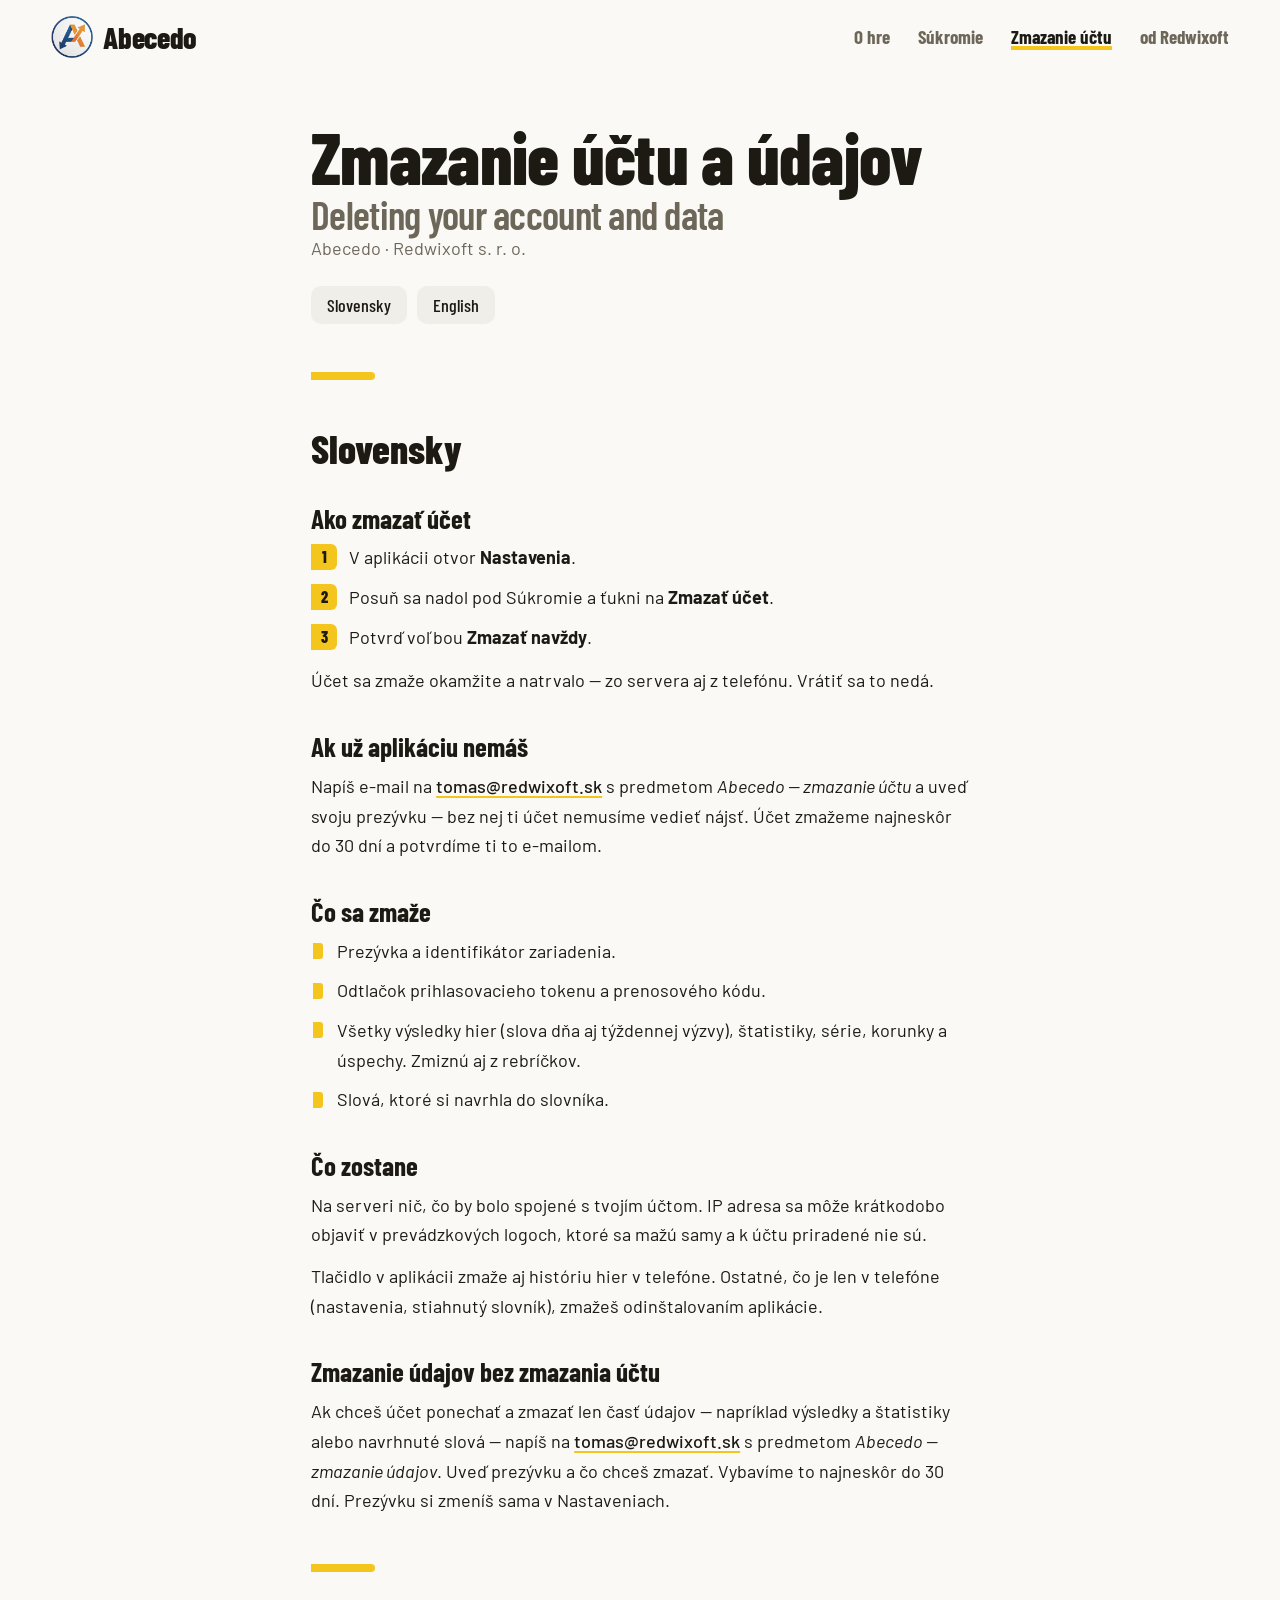
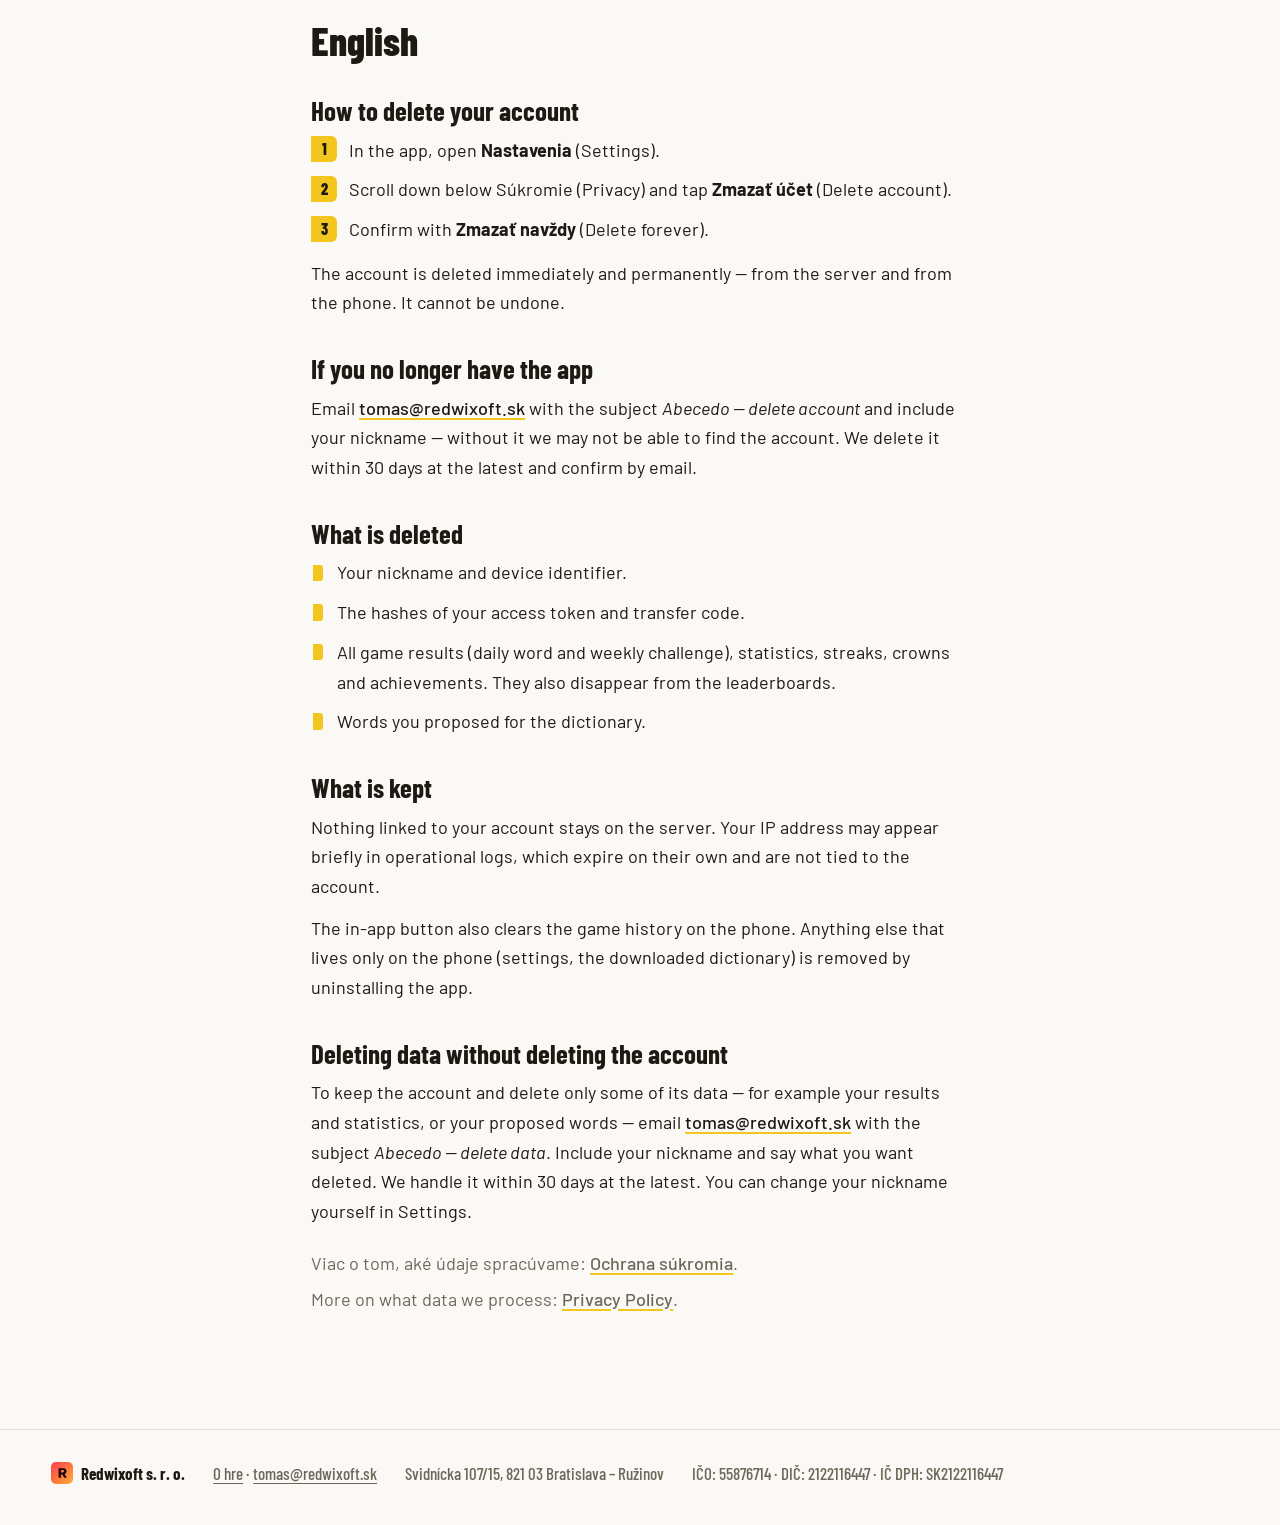
==== commit 2a789f4c: "Privacy for Abecedo" ====
--- a/abecedo-delete-account.html
+++ b/abecedo-delete-account.html
@@ -41,21 +41,26 @@
 
           <h3 id="ucet">Ako zmazať účet</h3>
           <ol>
-            <li>V aplikácii otvor <strong>Nastavenia</strong> a pozri si svoju prezývku.</li>
-            <li>Napíš e-mail na <a href="mailto:tomas@redwixoft.sk?subject=Abecedo%20%E2%80%94%20zmazanie%20%C3%BA%C4%8Dtu">tomas@redwixoft.sk</a>
-              s predmetom <em>Abecedo — zmazanie účtu</em>.</li>
-            <li>Do e-mailu uveď svoju prezývku. Bez nej ti účet nemusíme vedieť nájsť.</li>
+            <li>V aplikácii otvor <strong>Nastavenia</strong>.</li>
+            <li>Posuň sa nadol pod Súkromie a ťukni na <strong>Zmazať účet</strong>.</li>
+            <li>Potvrď voľbou <strong>Zmazať navždy</strong>.</li>
           </ol>
           <p>
-            Účet zmažeme najneskôr do 30 dní a potvrdíme ti to e-mailom. Zmazať účet priamo
-            v aplikácii zatiaľ nejde.
+            Účet sa zmaže okamžite a natrvalo — zo servera aj z telefónu. Vrátiť sa to nedá.
+          </p>
+
+          <h3 id="email">Ak už aplikáciu nemáš</h3>
+          <p>
+            Napíš e-mail na <a href="mailto:tomas@redwixoft.sk?subject=Abecedo%20%E2%80%94%20zmazanie%20%C3%BA%C4%8Dtu">tomas@redwixoft.sk</a>
+            s predmetom <em>Abecedo — zmazanie účtu</em> a uveď svoju prezývku — bez nej ti účet
+            nemusíme vedieť nájsť. Účet zmažeme najneskôr do 30 dní a potvrdíme ti to e-mailom.
           </p>
 
           <h3>Čo sa zmaže</h3>
           <ul>
-            <li>Prezývka a identifikátor zariadenia (Android ID).</li>
+            <li>Prezývka a identifikátor zariadenia.</li>
             <li>Odtlačok prihlasovacieho tokenu a prenosového kódu.</li>
-            <li>Všetky výsledky hier, štatistiky, série a úspechy. Zmiznú aj z rebríčkov.</li>
+            <li>Všetky výsledky hier (slova dňa aj týždennej výzvy), štatistiky, série, korunky a úspechy. Zmiznú aj z rebríčkov.</li>
             <li>Slová, ktoré si navrhla do slovníka.</li>
           </ul>
 
@@ -65,8 +70,8 @@
             objaviť v prevádzkových logoch, ktoré sa mažú samy a k účtu priradené nie sú.
           </p>
           <p>
-            Údaje uložené len v telefóne (tipy, história, nastavenia) zmažeš odinštalovaním
-            aplikácie alebo vymazaním jej dát.
+            Tlačidlo v aplikácii zmaže aj históriu hier v telefóne. Ostatné, čo je len v telefóne
+            (nastavenia, stiahnutý slovník), zmažeš odinštalovaním aplikácie.
           </p>
 
           <h3 id="udaje">Zmazanie údajov bez zmazania účtu</h3>
@@ -85,21 +90,28 @@
 
           <h3 id="account">How to delete your account</h3>
           <ol>
-            <li>In the app, open <strong>Nastavenia</strong> (Settings) and note your nickname.</li>
-            <li>Email <a href="mailto:tomas@redwixoft.sk?subject=Abecedo%20%E2%80%94%20delete%20account">tomas@redwixoft.sk</a>
-              with the subject <em>Abecedo — delete account</em>.</li>
-            <li>Include your nickname. Without it we may not be able to find the account.</li>
+            <li>In the app, open <strong>Nastavenia</strong> (Settings).</li>
+            <li>Scroll down below Súkromie (Privacy) and tap <strong>Zmazať účet</strong> (Delete account).</li>
+            <li>Confirm with <strong>Zmazať navždy</strong> (Delete forever).</li>
           </ol>
           <p>
-            We delete the account within 30 days at the latest and confirm by email. Deleting an
-            account from inside the app is not possible yet.
+            The account is deleted immediately and permanently — from the server and from the phone.
+            It cannot be undone.
+          </p>
+
+          <h3 id="by-email">If you no longer have the app</h3>
+          <p>
+            Email <a href="mailto:tomas@redwixoft.sk?subject=Abecedo%20%E2%80%94%20delete%20account">tomas@redwixoft.sk</a>
+            with the subject <em>Abecedo — delete account</em> and include your nickname — without it
+            we may not be able to find the account. We delete it within 30 days at the latest and
+            confirm by email.
           </p>
 
           <h3>What is deleted</h3>
           <ul>
-            <li>Your nickname and device identifier (Android ID).</li>
+            <li>Your nickname and device identifier.</li>
             <li>The hashes of your access token and transfer code.</li>
-            <li>All game results, statistics, streaks and achievements. They also disappear from the leaderboards.</li>
+            <li>All game results (daily word and weekly challenge), statistics, streaks, crowns and achievements. They also disappear from the leaderboards.</li>
             <li>Words you proposed for the dictionary.</li>
           </ul>
 
@@ -109,8 +121,8 @@
             in operational logs, which expire on their own and are not tied to the account.
           </p>
           <p>
-            Data that lives only on the phone (guesses, history, settings) is removed by
-            uninstalling the app or clearing its data.
+            The in-app button also clears the game history on the phone. Anything else that lives only
+            on the phone (settings, the downloaded dictionary) is removed by uninstalling the app.
           </p>
 
           <h3 id="data">Deleting data without deleting the account</h3>
